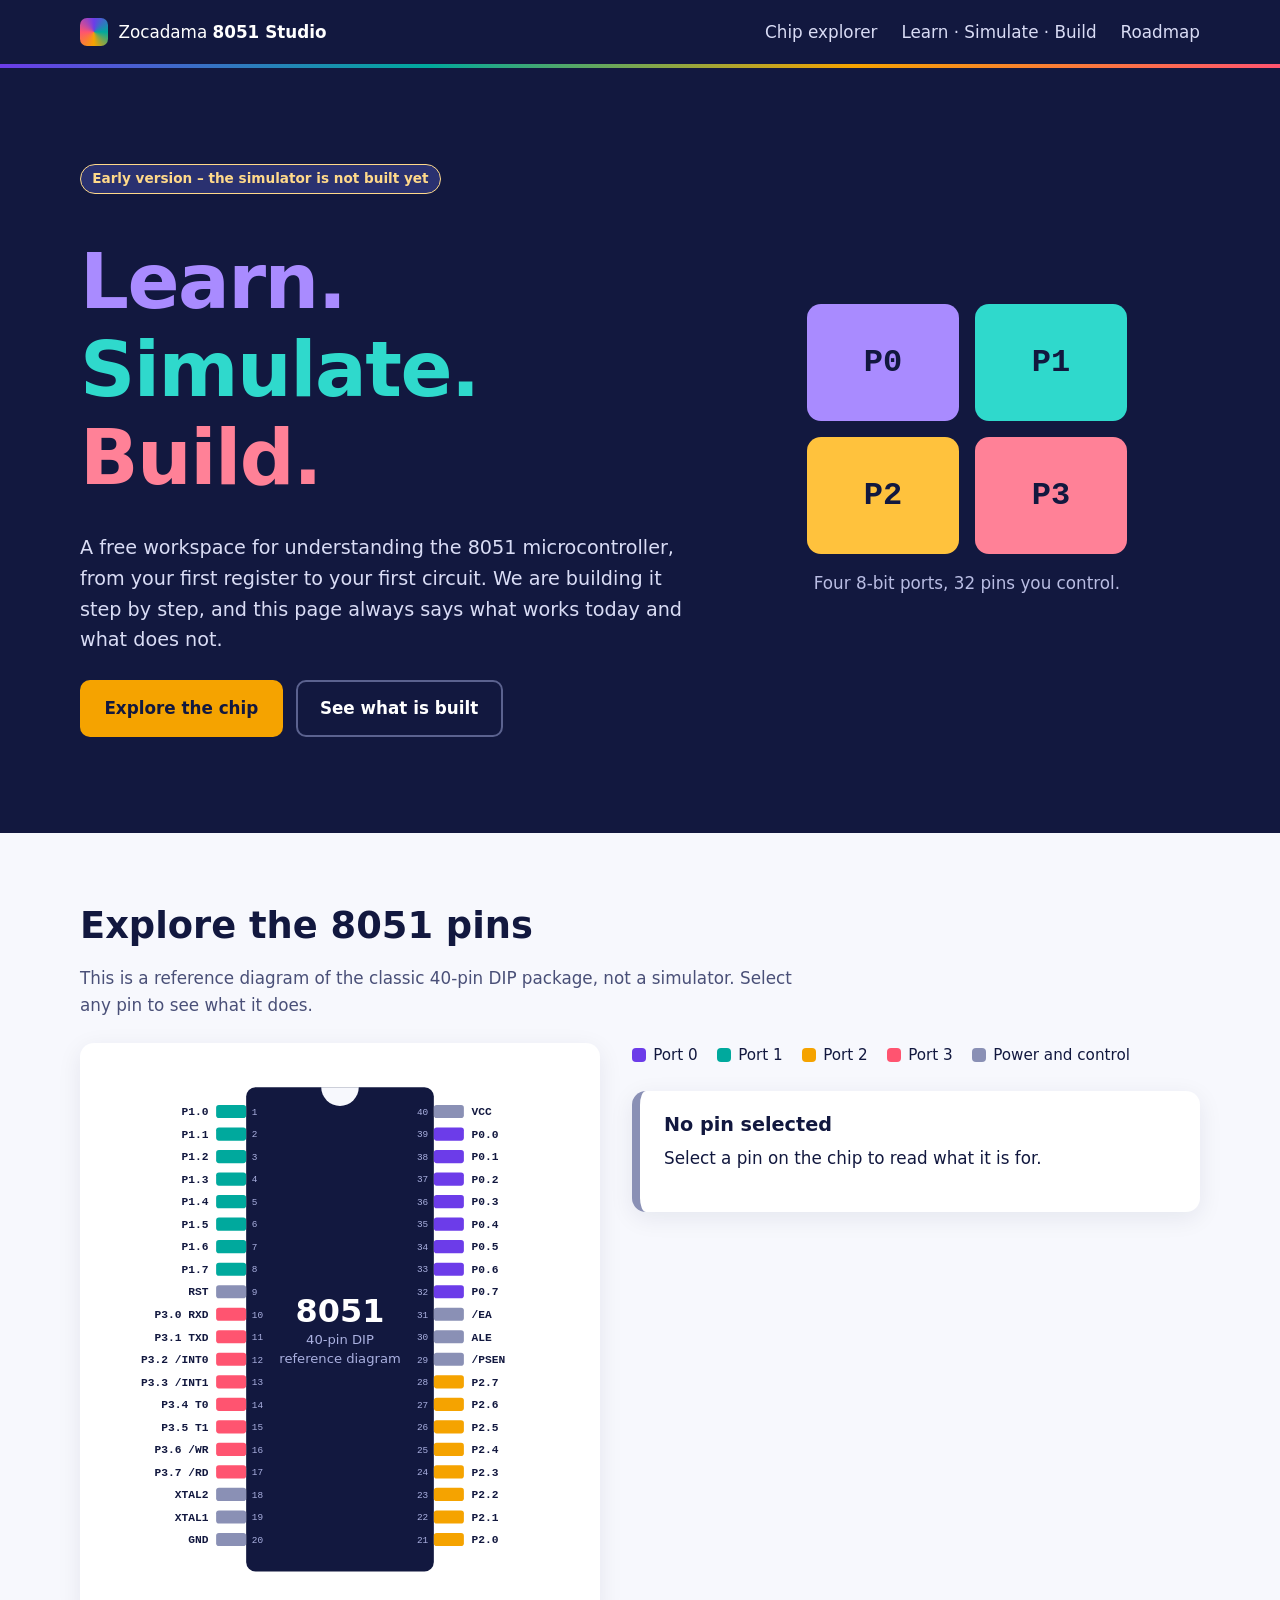
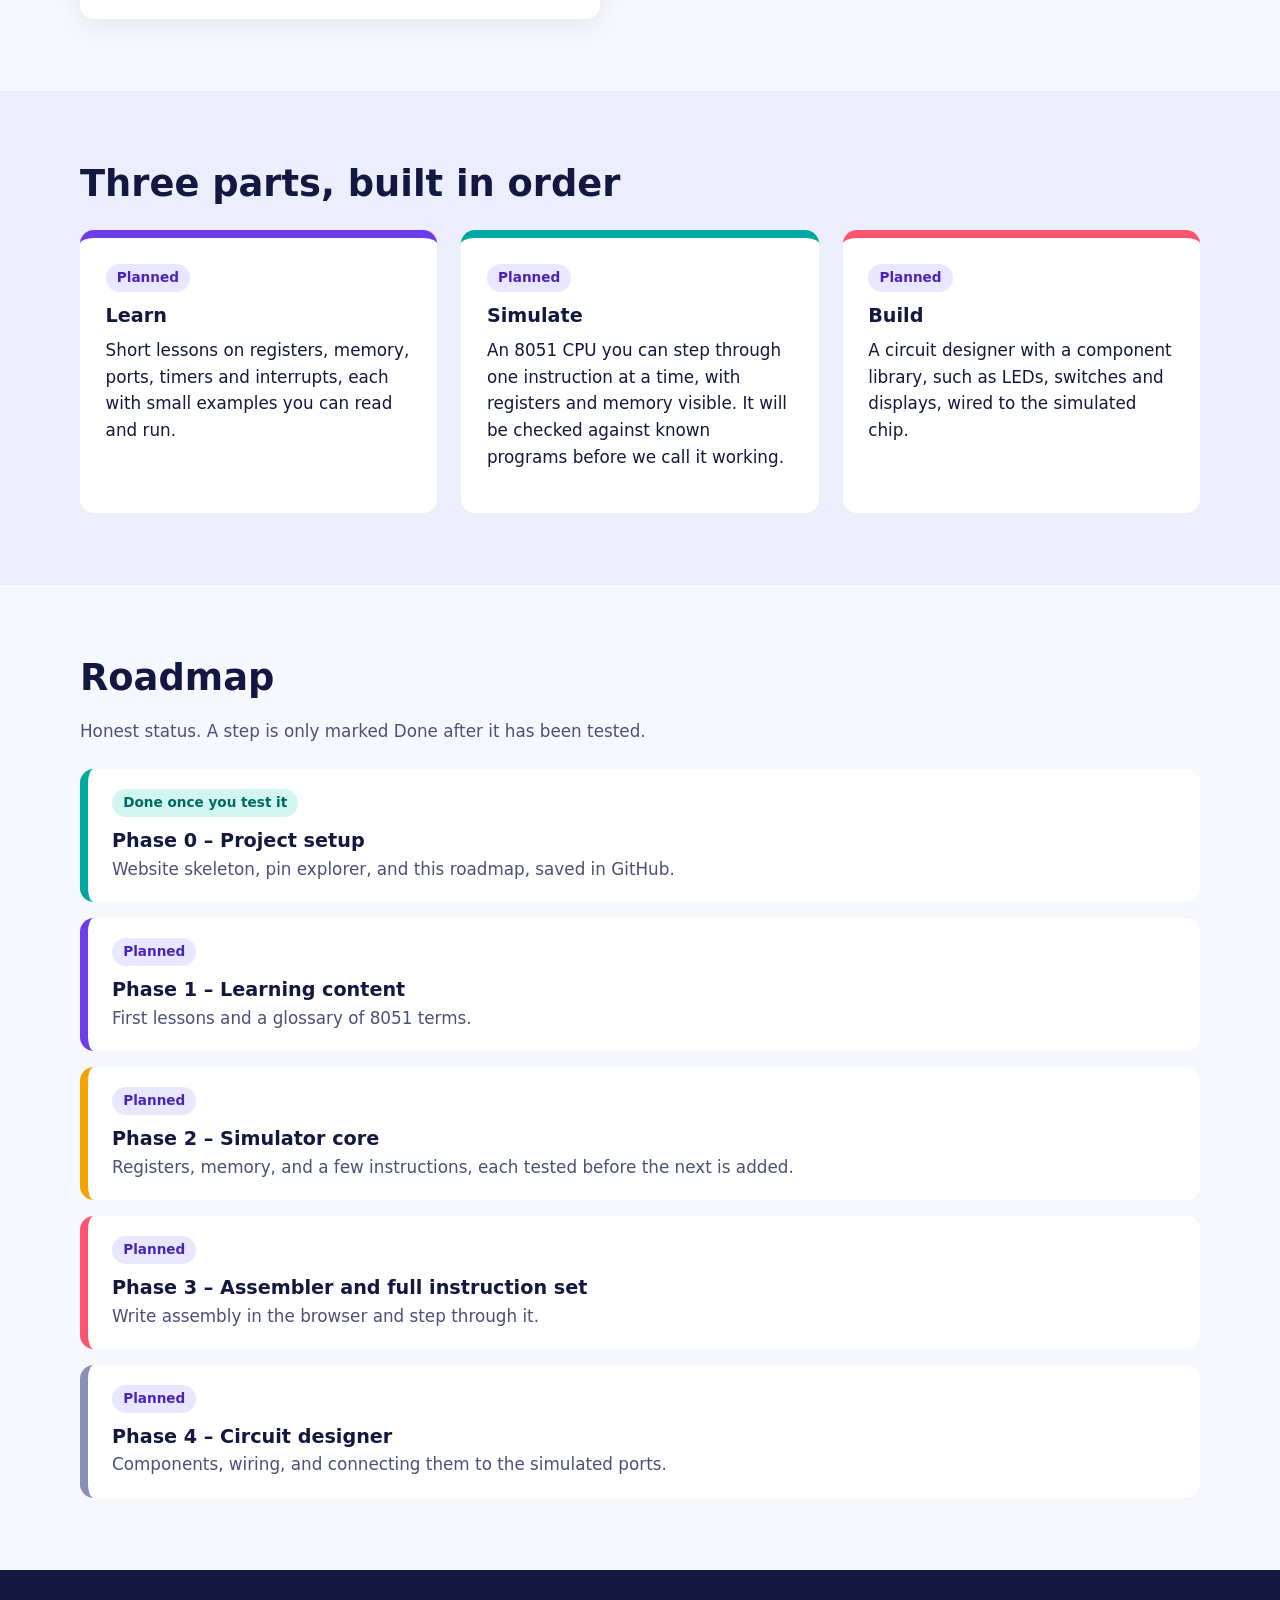
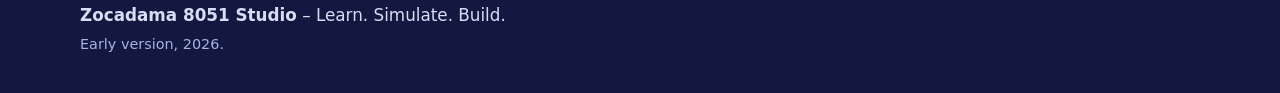
==== index.html @ c8080494 "Add initial Zocadama 8051 Studio files" ====
<!DOCTYPE html>
<html lang="en">
<head>
  <meta charset="UTF-8">
  <meta name="viewport" content="width=device-width, initial-scale=1">
  <title>Zocadama 8051 Studio – Learn. Simulate. Build.</title>
  <meta name="description" content="A free workspace for learning the 8051 microcontroller: lessons, a CPU simulator and a circuit builder. Early version.">
  <link rel="stylesheet" href="styles.css">
</head>
<body>

  <a class="skip-link" href="#main">Skip to content</a>

  <header class="site-header">
    <div class="wrap header-row">
      <a class="brand" href="#top" aria-label="Zocadama 8051 Studio home">
        <span class="brand-mark" aria-hidden="true"></span>
        <span class="brand-text">Zocadama <strong>8051 Studio</strong></span>
      </a>
      <button class="nav-toggle" id="nav-toggle" aria-expanded="false" aria-controls="site-nav">Menu</button>
      <nav id="site-nav" class="site-nav" aria-label="Main">
        <a href="#explorer">Chip explorer</a>
        <a href="#pillars">Learn · Simulate · Build</a>
        <a href="#roadmap">Roadmap</a>
      </nav>
    </div>
  </header>

  <main id="main">

    <section class="hero" id="top">
      <div class="wrap hero-grid">
        <div class="hero-copy">
          <p class="badge badge-early">Early version – the simulator is not built yet</p>
          <h1>
            <span class="w-learn">Learn.</span>
            <span class="w-sim">Simulate.</span>
            <span class="w-build">Build.</span>
          </h1>
          <p class="lead">
            A free workspace for understanding the 8051 microcontroller, from your first
            register to your first circuit. We are building it step by step, and this page
            always says what works today and what does not.
          </p>
          <div class="actions">
            <a class="btn btn-primary" href="#explorer">Explore the chip</a>
            <a class="btn btn-ghost" href="#roadmap">See what is built</a>
          </div>
        </div>
        <div class="hero-art" aria-hidden="true">
          <div class="port-stack">
            <span class="port p0">P0</span>
            <span class="port p1">P1</span>
            <span class="port p2">P2</span>
            <span class="port p3">P3</span>
          </div>
          <p class="art-caption">Four 8-bit ports, 32 pins you control.</p>
        </div>
      </div>
    </section>

    <section class="section" id="explorer">
      <div class="wrap">
        <h2>Explore the 8051 pins</h2>
        <p class="section-lead">
          This is a reference diagram of the classic 40-pin DIP package, not a simulator.
          Select any pin to see what it does.
        </p>

        <div class="explorer">
          <div class="chip-box">
            <div id="chip" class="chip" role="group" aria-label="8051 40-pin chip diagram"></div>
          </div>

          <aside class="info-panel" aria-live="polite">
            <ul class="legend" aria-label="Pin colour key">
              <li><span class="dot g-p0"></span> Port 0</li>
              <li><span class="dot g-p1"></span> Port 1</li>
              <li><span class="dot g-p2"></span> Port 2</li>
              <li><span class="dot g-p3"></span> Port 3</li>
              <li><span class="dot g-ctrl"></span> Power and control</li>
            </ul>
            <div id="pin-info" class="pin-info">
              <h3>No pin selected</h3>
              <p>Select a pin on the chip to read what it is for.</p>
            </div>
          </aside>
        </div>
      </div>
    </section>

    <section class="section section-tint" id="pillars">
      <div class="wrap">
        <h2>Three parts, built in order</h2>
        <div class="cards">
          <article class="card card-learn">
            <p class="badge badge-planned">Planned</p>
            <h3>Learn</h3>
            <p>Short lessons on registers, memory, ports, timers and interrupts, each with small examples you can read and run.</p>
          </article>
          <article class="card card-sim">
            <p class="badge badge-planned">Planned</p>
            <h3>Simulate</h3>
            <p>An 8051 CPU you can step through one instruction at a time, with registers and memory visible. It will be checked against known programs before we call it working.</p>
          </article>
          <article class="card card-build">
            <p class="badge badge-planned">Planned</p>
            <h3>Build</h3>
            <p>A circuit designer with a component library, such as LEDs, switches and displays, wired to the simulated chip.</p>
          </article>
        </div>
      </div>
    </section>

    <section class="section" id="roadmap">
      <div class="wrap">
        <h2>Roadmap</h2>
        <p class="section-lead">Honest status. A step is only marked Done after it has been tested.</p>
        <ol class="roadmap">
          <li>
            <span class="badge badge-done">Done once you test it</span>
            <h3>Phase 0 – Project setup</h3>
            <p>Website skeleton, pin explorer, and this roadmap, saved in GitHub.</p>
          </li>
          <li>
            <span class="badge badge-planned">Planned</span>
            <h3>Phase 1 – Learning content</h3>
            <p>First lessons and a glossary of 8051 terms.</p>
          </li>
          <li>
            <span class="badge badge-planned">Planned</span>
            <h3>Phase 2 – Simulator core</h3>
            <p>Registers, memory, and a few instructions, each tested before the next is added.</p>
          </li>
          <li>
            <span class="badge badge-planned">Planned</span>
            <h3>Phase 3 – Assembler and full instruction set</h3>
            <p>Write assembly in the browser and step through it.</p>
          </li>
          <li>
            <span class="badge badge-planned">Planned</span>
            <h3>Phase 4 – Circuit designer</h3>
            <p>Components, wiring, and connecting them to the simulated ports.</p>
          </li>
        </ol>
      </div>
    </section>

  </main>

  <footer class="site-footer">
    <div class="wrap">
      <p><strong>Zocadama 8051 Studio</strong> – Learn. Simulate. Build.</p>
      <p class="small">Early version, <span id="year"></span>.</p>
    </div>
  </footer>

  <script src="main.js"></script>
</body>
</html>
---- styles.css ----
/* Zocadama 8051 Studio – styles
   Colours live in :root so you can change the whole look in one place. */

:root {
  --ink: #12183f;          /* deep navy: text and hero background */
  --ink-soft: #4a5078;
  --paper: #f7f8fd;        /* page background */
  --white: #ffffff;
  --violet: #6c3ce9;       /* Port 0 and "Learn" */
  --teal: #00a99d;         /* Port 1 and "Simulate" */
  --amber: #f5a300;        /* Port 2 */
  --coral: #ff5470;        /* Port 3 and "Build" */
  --slate: #8a90b5;        /* power and control pins */
  --radius: 14px;
  --font: "Segoe UI", system-ui, -apple-system, Roboto, "Helvetica Neue", Arial, sans-serif;
  --mono: ui-monospace, "Cascadia Code", Consolas, Menlo, monospace;
}

*, *::before, *::after { box-sizing: border-box; }

html { scroll-behavior: smooth; scroll-padding-top: 72px; }

body {
  margin: 0;
  font-family: var(--font);
  font-size: 1.05rem;
  line-height: 1.6;
  color: var(--ink);
  background: var(--paper);
}

h1, h2, h3 { line-height: 1.15; margin: 0 0 .5em; }
h2 { font-size: clamp(1.7rem, 3.5vw, 2.3rem); }
h3 { font-size: 1.2rem; }
p { margin: 0 0 1em; max-width: 68ch; }
a { color: var(--violet); }

:focus-visible { outline: 3px solid var(--amber); outline-offset: 3px; }

.wrap { width: min(1120px, 100% - 2.5rem); margin-inline: auto; }

.skip-link {
  position: absolute; left: -999px; top: 0;
  background: var(--amber); color: var(--ink); padding: .6rem 1rem; z-index: 100;
}
.skip-link:focus { left: 0; }

/* Header */
.site-header {
  position: sticky; top: 0; z-index: 50;
  background: var(--ink); color: var(--white);
  border-bottom: 4px solid transparent;
  border-image: linear-gradient(90deg, var(--violet), var(--teal), var(--amber), var(--coral)) 1;
}
.header-row { display: flex; align-items: center; justify-content: space-between; min-height: 64px; gap: 1rem; }
.brand { display: flex; align-items: center; gap: .65rem; color: var(--white); text-decoration: none; }
.brand-mark {
  width: 28px; height: 28px; border-radius: 7px;
  background: conic-gradient(var(--violet), var(--teal), var(--amber), var(--coral), var(--violet));
}
.brand-text strong { font-weight: 800; }
.site-nav { display: flex; gap: 1.5rem; }
.site-nav a { color: #d9dcf5; text-decoration: none; padding: .3rem 0; }
.site-nav a:hover { color: var(--white); text-decoration: underline; text-underline-offset: 6px; }
.nav-toggle {
  display: none; background: transparent; color: var(--white);
  border: 1px solid #5b628f; border-radius: 8px; padding: .4rem .8rem; font: inherit; cursor: pointer;
}

/* Hero */
.hero { background: var(--ink); color: var(--white); padding: clamp(3rem, 8vw, 6rem) 0; }
.hero-grid { display: grid; grid-template-columns: 1.3fr 1fr; gap: 3rem; align-items: center; }
.hero h1 { font-size: clamp(2.6rem, 7vw, 4.8rem); font-weight: 800; letter-spacing: -.02em; margin: .4em 0; }
.hero h1 span { display: block; }
.w-learn { color: #a98bff; }
.w-sim { color: #2fd9cc; }
.w-build { color: #ff8197; }
.lead { font-size: 1.2rem; color: #d9dcf5; }
.actions { display: flex; flex-wrap: wrap; gap: .8rem; margin-top: 1.5rem; }

.btn {
  display: inline-block; padding: .8rem 1.4rem; border-radius: 10px;
  font-weight: 700; text-decoration: none; border: 2px solid transparent;
}
.btn-primary { background: var(--amber); color: var(--ink); }
.btn-primary:hover { background: #ffb82e; }
.btn-ghost { border-color: #5b628f; color: var(--white); }
.btn-ghost:hover { border-color: var(--white); }

.hero-art { display: grid; justify-items: center; gap: 1rem; }
.port-stack { display: grid; grid-template-columns: 1fr 1fr; gap: 1rem; width: min(320px, 100%); }
.port {
  display: grid; place-items: center; aspect-ratio: 1.3; border-radius: var(--radius);
  font-family: var(--mono); font-size: 2rem; font-weight: 800; color: var(--ink);
}
.port.p0 { background: #a98bff; }
.port.p1 { background: #2fd9cc; }
.port.p2 { background: #ffc23d; }
.port.p3 { background: #ff8197; }
.art-caption { color: #b9bde3; margin: 0; text-align: center; }

/* Badges */
.badge {
  display: inline-block; margin: 0 0 .8rem; padding: .2rem .7rem; border-radius: 999px;
  font-size: .85rem; font-weight: 700;
}
.badge-early { background: #2a3170; color: #ffd98a; border: 1px solid #ffd98a; }
.badge-planned { background: #e9e7ff; color: #4a24b8; }
.badge-done { background: #d3f5ef; color: #006b62; }

/* Sections */
.section { padding: clamp(2.5rem, 6vw, 4.5rem) 0; }
.section-tint { background: #eceefb; }
.section-lead { color: var(--ink-soft); }

/* Explorer */
.explorer { display: grid; grid-template-columns: minmax(300px, 520px) 1fr; gap: 2rem; align-items: start; margin-top: 1.5rem; }
.chip-box { background: var(--white); border-radius: var(--radius); padding: 1rem; box-shadow: 0 6px 24px rgba(18, 24, 63, .08); }
.chip svg { width: 100%; height: auto; display: block; }

.chip .body { fill: var(--ink); }
.chip .chip-title { fill: var(--white); font: 800 34px var(--font); text-anchor: middle; }
.chip .chip-sub { fill: #aab0e0; font: 14px var(--font); text-anchor: middle; }
.chip .notch { fill: var(--paper); }
.chip .pin-label { font: 600 12px var(--mono); fill: var(--ink); }
.chip .pin-num { font: 10px var(--mono); fill: #aab0e0; }
.chip .pin { cursor: pointer; }
.chip .pin rect { stroke: transparent; stroke-width: 3; transition: stroke .15s; }
.chip .pin:hover rect { stroke: var(--ink); }
.chip .pin.selected rect { stroke: var(--ink); stroke-width: 4; }
.chip .pin:focus-visible rect { stroke: var(--amber); stroke-width: 4; }
.chip .pin:focus { outline: none; }

.g-p0 { fill: var(--violet); background: var(--violet); }
.g-p1 { fill: var(--teal); background: var(--teal); }
.g-p2 { fill: var(--amber); background: var(--amber); }
.g-p3 { fill: var(--coral); background: var(--coral); }
.g-ctrl { fill: var(--slate); background: var(--slate); }

.legend { list-style: none; display: flex; flex-wrap: wrap; gap: .5rem 1.2rem; padding: 0; margin: 0 0 1.5rem; }
.legend li { display: flex; align-items: center; gap: .45rem; font-size: .95rem; }
.dot { width: 14px; height: 14px; border-radius: 4px; display: inline-block; }

.pin-info { background: var(--white); border-radius: var(--radius); padding: 1.4rem 1.5rem; border-left: 8px solid var(--slate); box-shadow: 0 6px 24px rgba(18, 24, 63, .08); }
.pin-info.g-p0 { border-left-color: var(--violet); background: var(--white); }
.pin-info.g-p1 { border-left-color: var(--teal); background: var(--white); }
.pin-info.g-p2 { border-left-color: var(--amber); background: var(--white); }
.pin-info.g-p3 { border-left-color: var(--coral); background: var(--white); }
.pin-info .meta { font-family: var(--mono); color: var(--ink-soft); font-size: .9rem; }
.pin-info .group-note { color: var(--ink-soft); font-size: .95rem; margin-bottom: 0; }

/* Cards */
.cards { display: grid; grid-template-columns: repeat(auto-fit, minmax(260px, 1fr)); gap: 1.5rem; margin-top: 1.5rem; }
.card { background: var(--white); border-radius: var(--radius); padding: 1.6rem; border-top: 8px solid var(--slate); }
.card-learn { border-top-color: var(--violet); }
.card-sim { border-top-color: var(--teal); }
.card-build { border-top-color: var(--coral); }

/* Roadmap */
.roadmap { list-style: none; padding: 0; margin: 1.5rem 0 0; display: grid; gap: 1rem; }
.roadmap li { background: var(--white); border-radius: var(--radius); padding: 1.2rem 1.5rem; border-left: 8px solid var(--slate); }
.roadmap li:nth-child(1) { border-left-color: var(--teal); }
.roadmap li:nth-child(2) { border-left-color: var(--violet); }
.roadmap li:nth-child(3) { border-left-color: var(--amber); }
.roadmap li:nth-child(4) { border-left-color: var(--coral); }
.roadmap li:nth-child(5) { border-left-color: var(--slate); }
.roadmap h3 { margin-bottom: .2em; }
.roadmap p { margin: 0; color: var(--ink-soft); }

/* Footer */
.site-footer { background: var(--ink); color: #d9dcf5; padding: 2rem 0; }
.site-footer p { margin: 0 0 .3rem; }
.small { font-size: .9rem; color: #aab0e0; }

/* Small screens */
@media (max-width: 800px) {
  .hero-grid, .explorer { grid-template-columns: 1fr; }
  .nav-toggle { display: inline-block; }
  .site-nav {
    display: none; position: absolute; left: 0; right: 0; top: 64px;
    flex-direction: column; gap: 0; background: var(--ink); padding: .5rem 1.25rem 1rem;
  }
  .site-nav.open { display: flex; }
  .site-nav a { padding: .7rem 0; }
}

@media (prefers-reduced-motion: reduce) {
  html { scroll-behavior: auto; }
  * { transition: none !important; }
}
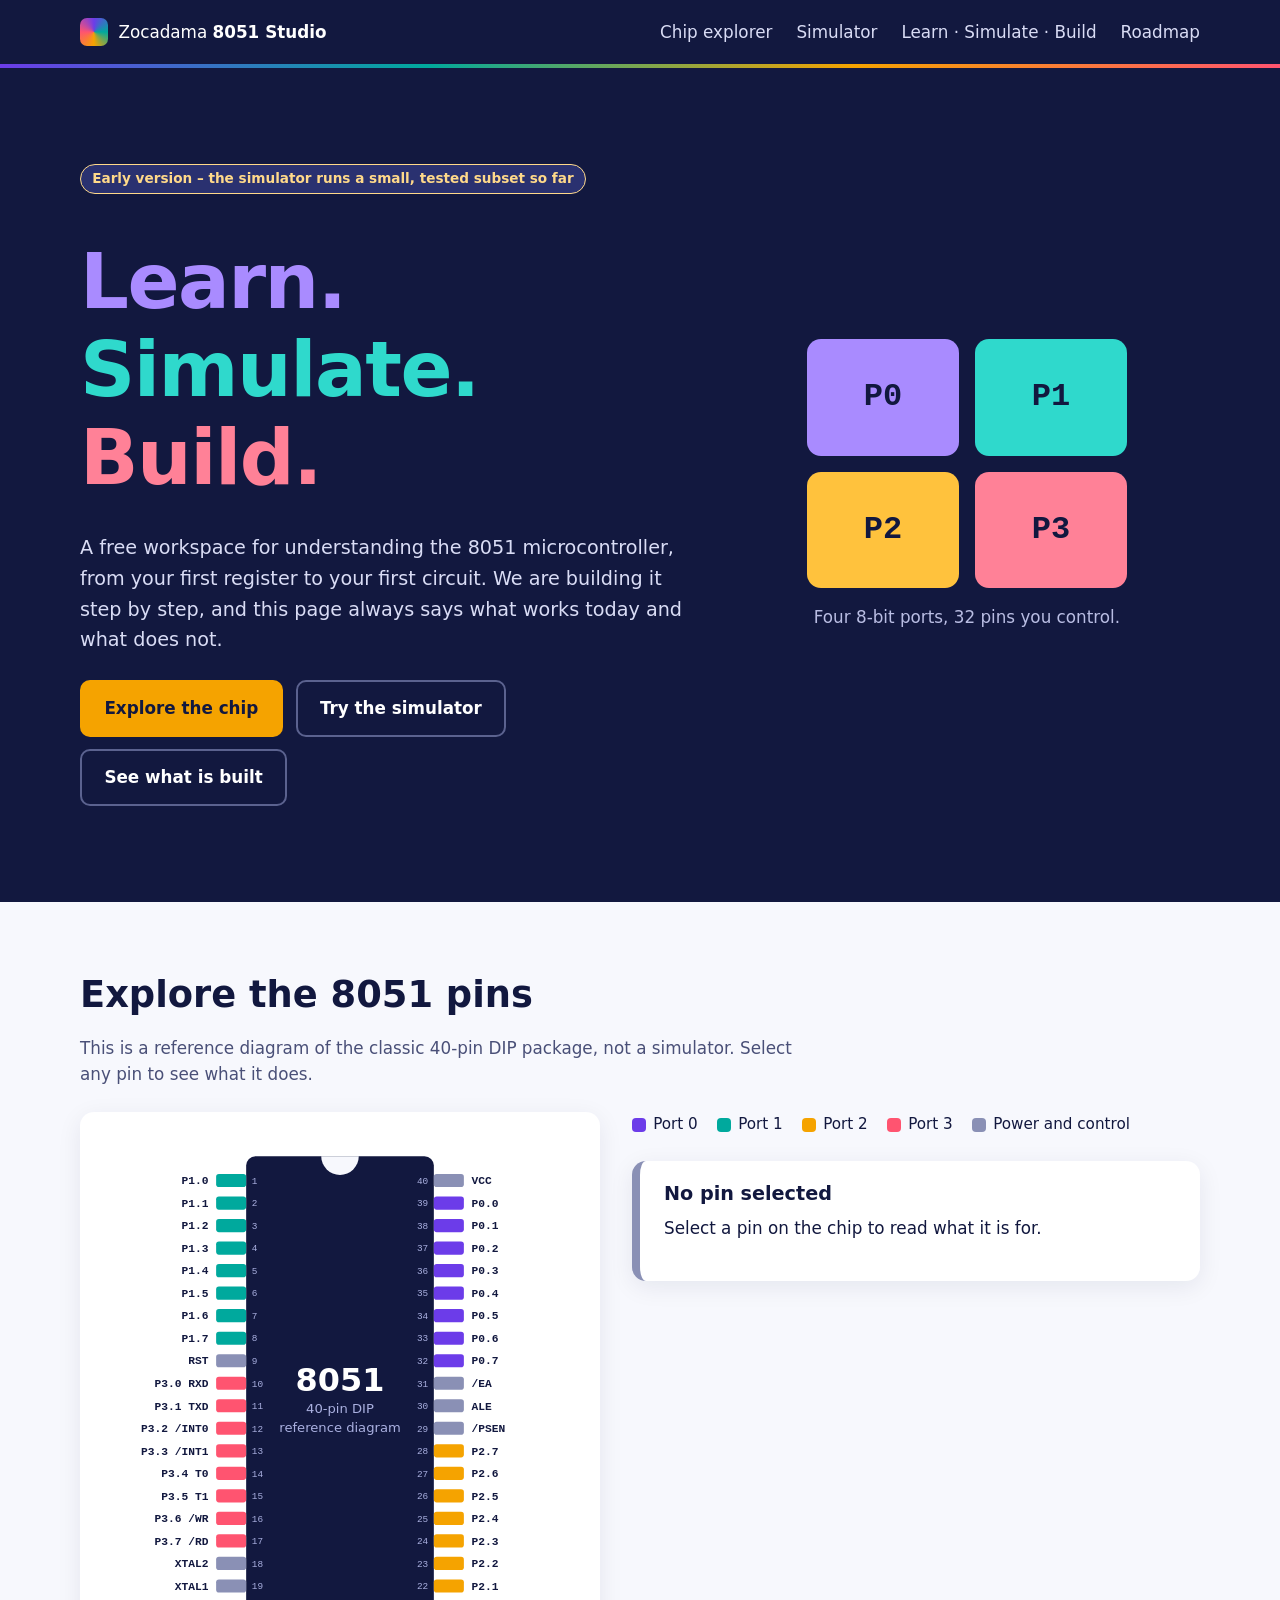
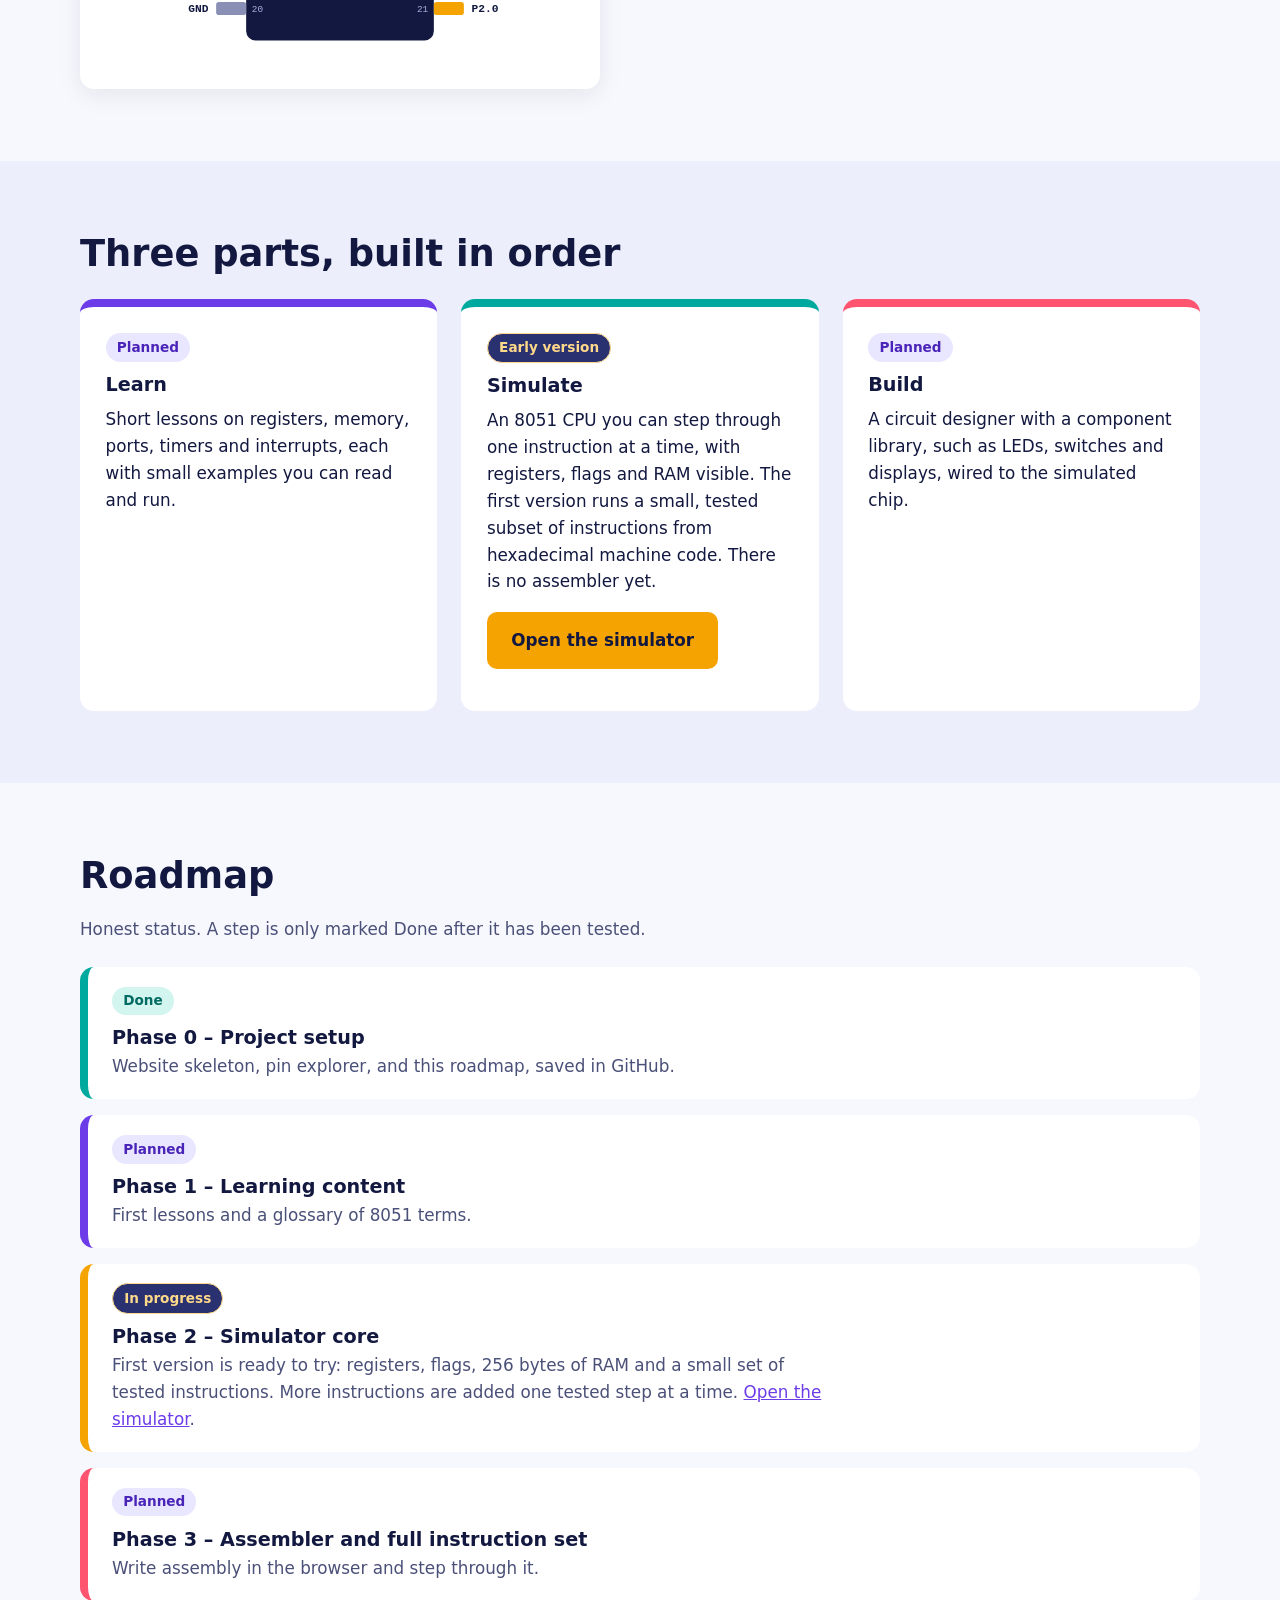
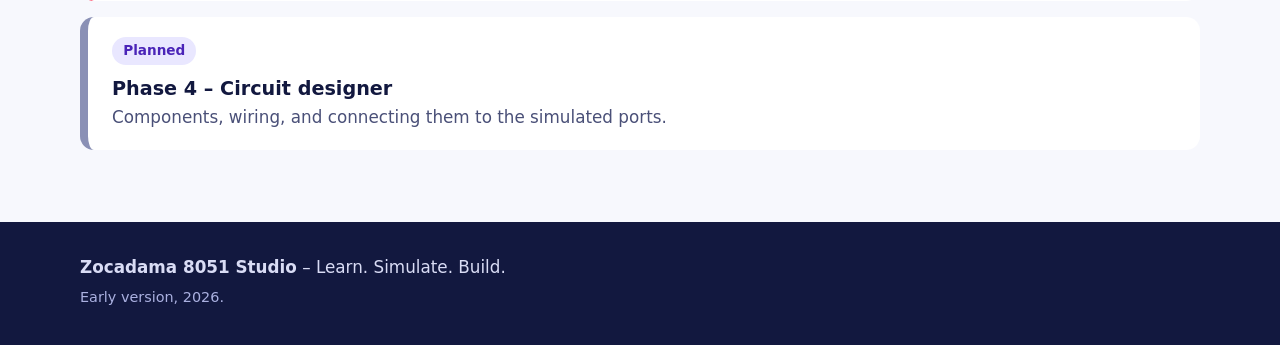
==== commit 8f9daa5e: "Add integrated simulator main files" ====
--- a/index.html
+++ b/index.html
@@ -1,160 +1,163 @@
-<!DOCTYPE html>
-<html lang="en">
-<head>
-  <meta charset="UTF-8">
-  <meta name="viewport" content="width=device-width, initial-scale=1">
-  <title>Zocadama 8051 Studio – Learn. Simulate. Build.</title>
-  <meta name="description" content="A free workspace for learning the 8051 microcontroller: lessons, a CPU simulator and a circuit builder. Early version.">
-  <link rel="stylesheet" href="styles.css">
-</head>
-<body>
-
-  <a class="skip-link" href="#main">Skip to content</a>
-
-  <header class="site-header">
-    <div class="wrap header-row">
-      <a class="brand" href="#top" aria-label="Zocadama 8051 Studio home">
-        <span class="brand-mark" aria-hidden="true"></span>
-        <span class="brand-text">Zocadama <strong>8051 Studio</strong></span>
-      </a>
-      <button class="nav-toggle" id="nav-toggle" aria-expanded="false" aria-controls="site-nav">Menu</button>
-      <nav id="site-nav" class="site-nav" aria-label="Main">
-        <a href="#explorer">Chip explorer</a>
-        <a href="#pillars">Learn · Simulate · Build</a>
-        <a href="#roadmap">Roadmap</a>
-      </nav>
-    </div>
-  </header>
-
-  <main id="main">
-
-    <section class="hero" id="top">
-      <div class="wrap hero-grid">
-        <div class="hero-copy">
-          <p class="badge badge-early">Early version – the simulator is not built yet</p>
-          <h1>
-            <span class="w-learn">Learn.</span>
-            <span class="w-sim">Simulate.</span>
-            <span class="w-build">Build.</span>
-          </h1>
-          <p class="lead">
-            A free workspace for understanding the 8051 microcontroller, from your first
-            register to your first circuit. We are building it step by step, and this page
-            always says what works today and what does not.
-          </p>
-          <div class="actions">
-            <a class="btn btn-primary" href="#explorer">Explore the chip</a>
-            <a class="btn btn-ghost" href="#roadmap">See what is built</a>
-          </div>
-        </div>
-        <div class="hero-art" aria-hidden="true">
-          <div class="port-stack">
-            <span class="port p0">P0</span>
-            <span class="port p1">P1</span>
-            <span class="port p2">P2</span>
-            <span class="port p3">P3</span>
-          </div>
-          <p class="art-caption">Four 8-bit ports, 32 pins you control.</p>
-        </div>
-      </div>
-    </section>
-
-    <section class="section" id="explorer">
-      <div class="wrap">
-        <h2>Explore the 8051 pins</h2>
-        <p class="section-lead">
-          This is a reference diagram of the classic 40-pin DIP package, not a simulator.
-          Select any pin to see what it does.
-        </p>
-
-        <div class="explorer">
-          <div class="chip-box">
-            <div id="chip" class="chip" role="group" aria-label="8051 40-pin chip diagram"></div>
-          </div>
-
-          <aside class="info-panel" aria-live="polite">
-            <ul class="legend" aria-label="Pin colour key">
-              <li><span class="dot g-p0"></span> Port 0</li>
-              <li><span class="dot g-p1"></span> Port 1</li>
-              <li><span class="dot g-p2"></span> Port 2</li>
-              <li><span class="dot g-p3"></span> Port 3</li>
-              <li><span class="dot g-ctrl"></span> Power and control</li>
-            </ul>
-            <div id="pin-info" class="pin-info">
-              <h3>No pin selected</h3>
-              <p>Select a pin on the chip to read what it is for.</p>
-            </div>
-          </aside>
-        </div>
-      </div>
-    </section>
-
-    <section class="section section-tint" id="pillars">
-      <div class="wrap">
-        <h2>Three parts, built in order</h2>
-        <div class="cards">
-          <article class="card card-learn">
-            <p class="badge badge-planned">Planned</p>
-            <h3>Learn</h3>
-            <p>Short lessons on registers, memory, ports, timers and interrupts, each with small examples you can read and run.</p>
-          </article>
-          <article class="card card-sim">
-            <p class="badge badge-planned">Planned</p>
-            <h3>Simulate</h3>
-            <p>An 8051 CPU you can step through one instruction at a time, with registers and memory visible. It will be checked against known programs before we call it working.</p>
-          </article>
-          <article class="card card-build">
-            <p class="badge badge-planned">Planned</p>
-            <h3>Build</h3>
-            <p>A circuit designer with a component library, such as LEDs, switches and displays, wired to the simulated chip.</p>
-          </article>
-        </div>
-      </div>
-    </section>
-
-    <section class="section" id="roadmap">
-      <div class="wrap">
-        <h2>Roadmap</h2>
-        <p class="section-lead">Honest status. A step is only marked Done after it has been tested.</p>
-        <ol class="roadmap">
-          <li>
-            <span class="badge badge-done">Done once you test it</span>
-            <h3>Phase 0 – Project setup</h3>
-            <p>Website skeleton, pin explorer, and this roadmap, saved in GitHub.</p>
-          </li>
-          <li>
-            <span class="badge badge-planned">Planned</span>
-            <h3>Phase 1 – Learning content</h3>
-            <p>First lessons and a glossary of 8051 terms.</p>
-          </li>
-          <li>
-            <span class="badge badge-planned">Planned</span>
-            <h3>Phase 2 – Simulator core</h3>
-            <p>Registers, memory, and a few instructions, each tested before the next is added.</p>
-          </li>
-          <li>
-            <span class="badge badge-planned">Planned</span>
-            <h3>Phase 3 – Assembler and full instruction set</h3>
-            <p>Write assembly in the browser and step through it.</p>
-          </li>
-          <li>
-            <span class="badge badge-planned">Planned</span>
-            <h3>Phase 4 – Circuit designer</h3>
-            <p>Components, wiring, and connecting them to the simulated ports.</p>
-          </li>
-        </ol>
-      </div>
-    </section>
-
-  </main>
-
-  <footer class="site-footer">
-    <div class="wrap">
-      <p><strong>Zocadama 8051 Studio</strong> – Learn. Simulate. Build.</p>
-      <p class="small">Early version, <span id="year"></span>.</p>
-    </div>
-  </footer>
-
-  <script src="main.js"></script>
-</body>
-</html>+<!DOCTYPE html>
+<html lang="en">
+<head>
+  <meta charset="UTF-8">
+  <meta name="viewport" content="width=device-width, initial-scale=1">
+  <title>Zocadama 8051 Studio – Learn. Simulate. Build.</title>
+  <meta name="description" content="A free workspace for learning the 8051 microcontroller: lessons, a CPU simulator and a circuit builder. Early version.">
+  <link rel="stylesheet" href="styles.css">
+</head>
+<body>
+
+  <a class="skip-link" href="#main">Skip to content</a>
+
+  <header class="site-header">
+    <div class="wrap header-row">
+      <a class="brand" href="#top" aria-label="Zocadama 8051 Studio home">
+        <span class="brand-mark" aria-hidden="true"></span>
+        <span class="brand-text">Zocadama <strong>8051 Studio</strong></span>
+      </a>
+      <button class="nav-toggle" id="nav-toggle" aria-expanded="false" aria-controls="site-nav">Menu</button>
+      <nav id="site-nav" class="site-nav" aria-label="Main">
+        <a href="#explorer">Chip explorer</a>
+        <a href="simulator.html">Simulator</a>
+        <a href="#pillars">Learn · Simulate · Build</a>
+        <a href="#roadmap">Roadmap</a>
+      </nav>
+    </div>
+  </header>
+
+  <main id="main">
+
+    <section class="hero" id="top">
+      <div class="wrap hero-grid">
+        <div class="hero-copy">
+          <p class="badge badge-early">Early version – the simulator runs a small, tested subset so far</p>
+          <h1>
+            <span class="w-learn">Learn.</span>
+            <span class="w-sim">Simulate.</span>
+            <span class="w-build">Build.</span>
+          </h1>
+          <p class="lead">
+            A free workspace for understanding the 8051 microcontroller, from your first
+            register to your first circuit. We are building it step by step, and this page
+            always says what works today and what does not.
+          </p>
+          <div class="actions">
+            <a class="btn btn-primary" href="#explorer">Explore the chip</a>
+            <a class="btn btn-ghost" href="simulator.html">Try the simulator</a>
+            <a class="btn btn-ghost" href="#roadmap">See what is built</a>
+          </div>
+        </div>
+        <div class="hero-art" aria-hidden="true">
+          <div class="port-stack">
+            <span class="port p0">P0</span>
+            <span class="port p1">P1</span>
+            <span class="port p2">P2</span>
+            <span class="port p3">P3</span>
+          </div>
+          <p class="art-caption">Four 8-bit ports, 32 pins you control.</p>
+        </div>
+      </div>
+    </section>
+
+    <section class="section" id="explorer">
+      <div class="wrap">
+        <h2>Explore the 8051 pins</h2>
+        <p class="section-lead">
+          This is a reference diagram of the classic 40-pin DIP package, not a simulator.
+          Select any pin to see what it does.
+        </p>
+
+        <div class="explorer">
+          <div class="chip-box">
+            <div id="chip" class="chip" role="group" aria-label="8051 40-pin chip diagram"></div>
+          </div>
+
+          <aside class="info-panel" aria-live="polite">
+            <ul class="legend" aria-label="Pin colour key">
+              <li><span class="dot g-p0"></span> Port 0</li>
+              <li><span class="dot g-p1"></span> Port 1</li>
+              <li><span class="dot g-p2"></span> Port 2</li>
+              <li><span class="dot g-p3"></span> Port 3</li>
+              <li><span class="dot g-ctrl"></span> Power and control</li>
+            </ul>
+            <div id="pin-info" class="pin-info">
+              <h3>No pin selected</h3>
+              <p>Select a pin on the chip to read what it is for.</p>
+            </div>
+          </aside>
+        </div>
+      </div>
+    </section>
+
+    <section class="section section-tint" id="pillars">
+      <div class="wrap">
+        <h2>Three parts, built in order</h2>
+        <div class="cards">
+          <article class="card card-learn">
+            <p class="badge badge-planned">Planned</p>
+            <h3>Learn</h3>
+            <p>Short lessons on registers, memory, ports, timers and interrupts, each with small examples you can read and run.</p>
+          </article>
+          <article class="card card-sim">
+            <p class="badge badge-early">Early version</p>
+            <h3>Simulate</h3>
+            <p>An 8051 CPU you can step through one instruction at a time, with registers, flags and RAM visible. The first version runs a small, tested subset of instructions from hexadecimal machine code. There is no assembler yet.</p>
+            <p><a class="btn btn-primary" href="simulator.html">Open the simulator</a></p>
+          </article>
+          <article class="card card-build">
+            <p class="badge badge-planned">Planned</p>
+            <h3>Build</h3>
+            <p>A circuit designer with a component library, such as LEDs, switches and displays, wired to the simulated chip.</p>
+          </article>
+        </div>
+      </div>
+    </section>
+
+    <section class="section" id="roadmap">
+      <div class="wrap">
+        <h2>Roadmap</h2>
+        <p class="section-lead">Honest status. A step is only marked Done after it has been tested.</p>
+        <ol class="roadmap">
+          <li>
+            <span class="badge badge-done">Done</span>
+            <h3>Phase 0 – Project setup</h3>
+            <p>Website skeleton, pin explorer, and this roadmap, saved in GitHub.</p>
+          </li>
+          <li>
+            <span class="badge badge-planned">Planned</span>
+            <h3>Phase 1 – Learning content</h3>
+            <p>First lessons and a glossary of 8051 terms.</p>
+          </li>
+          <li>
+            <span class="badge badge-early">In progress</span>
+            <h3>Phase 2 – Simulator core</h3>
+            <p>First version is ready to try: registers, flags, 256 bytes of RAM and a small set of tested instructions. More instructions are added one tested step at a time. <a href="simulator.html">Open the simulator</a>.</p>
+          </li>
+          <li>
+            <span class="badge badge-planned">Planned</span>
+            <h3>Phase 3 – Assembler and full instruction set</h3>
+            <p>Write assembly in the browser and step through it.</p>
+          </li>
+          <li>
+            <span class="badge badge-planned">Planned</span>
+            <h3>Phase 4 – Circuit designer</h3>
+            <p>Components, wiring, and connecting them to the simulated ports.</p>
+          </li>
+        </ol>
+      </div>
+    </section>
+
+  </main>
+
+  <footer class="site-footer">
+    <div class="wrap">
+      <p><strong>Zocadama 8051 Studio</strong> – Learn. Simulate. Build.</p>
+      <p class="small">Early version, <span id="year"></span>.</p>
+    </div>
+  </footer>
+
+  <script src="main.js"></script>
+</body>
+</html>
--- a/styles.css
+++ b/styles.css
@@ -1,190 +1,190 @@
-/* Zocadama 8051 Studio – styles
-   Colours live in :root so you can change the whole look in one place. */
-
-:root {
-  --ink: #12183f;          /* deep navy: text and hero background */
-  --ink-soft: #4a5078;
-  --paper: #f7f8fd;        /* page background */
-  --white: #ffffff;
-  --violet: #6c3ce9;       /* Port 0 and "Learn" */
-  --teal: #00a99d;         /* Port 1 and "Simulate" */
-  --amber: #f5a300;        /* Port 2 */
-  --coral: #ff5470;        /* Port 3 and "Build" */
-  --slate: #8a90b5;        /* power and control pins */
-  --radius: 14px;
-  --font: "Segoe UI", system-ui, -apple-system, Roboto, "Helvetica Neue", Arial, sans-serif;
-  --mono: ui-monospace, "Cascadia Code", Consolas, Menlo, monospace;
-}
-
-*, *::before, *::after { box-sizing: border-box; }
-
-html { scroll-behavior: smooth; scroll-padding-top: 72px; }
-
-body {
-  margin: 0;
-  font-family: var(--font);
-  font-size: 1.05rem;
-  line-height: 1.6;
-  color: var(--ink);
-  background: var(--paper);
-}
-
-h1, h2, h3 { line-height: 1.15; margin: 0 0 .5em; }
-h2 { font-size: clamp(1.7rem, 3.5vw, 2.3rem); }
-h3 { font-size: 1.2rem; }
-p { margin: 0 0 1em; max-width: 68ch; }
-a { color: var(--violet); }
-
-:focus-visible { outline: 3px solid var(--amber); outline-offset: 3px; }
-
-.wrap { width: min(1120px, 100% - 2.5rem); margin-inline: auto; }
-
-.skip-link {
-  position: absolute; left: -999px; top: 0;
-  background: var(--amber); color: var(--ink); padding: .6rem 1rem; z-index: 100;
-}
-.skip-link:focus { left: 0; }
-
-/* Header */
-.site-header {
-  position: sticky; top: 0; z-index: 50;
-  background: var(--ink); color: var(--white);
-  border-bottom: 4px solid transparent;
-  border-image: linear-gradient(90deg, var(--violet), var(--teal), var(--amber), var(--coral)) 1;
-}
-.header-row { display: flex; align-items: center; justify-content: space-between; min-height: 64px; gap: 1rem; }
-.brand { display: flex; align-items: center; gap: .65rem; color: var(--white); text-decoration: none; }
-.brand-mark {
-  width: 28px; height: 28px; border-radius: 7px;
-  background: conic-gradient(var(--violet), var(--teal), var(--amber), var(--coral), var(--violet));
-}
-.brand-text strong { font-weight: 800; }
-.site-nav { display: flex; gap: 1.5rem; }
-.site-nav a { color: #d9dcf5; text-decoration: none; padding: .3rem 0; }
-.site-nav a:hover { color: var(--white); text-decoration: underline; text-underline-offset: 6px; }
-.nav-toggle {
-  display: none; background: transparent; color: var(--white);
-  border: 1px solid #5b628f; border-radius: 8px; padding: .4rem .8rem; font: inherit; cursor: pointer;
-}
-
-/* Hero */
-.hero { background: var(--ink); color: var(--white); padding: clamp(3rem, 8vw, 6rem) 0; }
-.hero-grid { display: grid; grid-template-columns: 1.3fr 1fr; gap: 3rem; align-items: center; }
-.hero h1 { font-size: clamp(2.6rem, 7vw, 4.8rem); font-weight: 800; letter-spacing: -.02em; margin: .4em 0; }
-.hero h1 span { display: block; }
-.w-learn { color: #a98bff; }
-.w-sim { color: #2fd9cc; }
-.w-build { color: #ff8197; }
-.lead { font-size: 1.2rem; color: #d9dcf5; }
-.actions { display: flex; flex-wrap: wrap; gap: .8rem; margin-top: 1.5rem; }
-
-.btn {
-  display: inline-block; padding: .8rem 1.4rem; border-radius: 10px;
-  font-weight: 700; text-decoration: none; border: 2px solid transparent;
-}
-.btn-primary { background: var(--amber); color: var(--ink); }
-.btn-primary:hover { background: #ffb82e; }
-.btn-ghost { border-color: #5b628f; color: var(--white); }
-.btn-ghost:hover { border-color: var(--white); }
-
-.hero-art { display: grid; justify-items: center; gap: 1rem; }
-.port-stack { display: grid; grid-template-columns: 1fr 1fr; gap: 1rem; width: min(320px, 100%); }
-.port {
-  display: grid; place-items: center; aspect-ratio: 1.3; border-radius: var(--radius);
-  font-family: var(--mono); font-size: 2rem; font-weight: 800; color: var(--ink);
-}
-.port.p0 { background: #a98bff; }
-.port.p1 { background: #2fd9cc; }
-.port.p2 { background: #ffc23d; }
-.port.p3 { background: #ff8197; }
-.art-caption { color: #b9bde3; margin: 0; text-align: center; }
-
-/* Badges */
-.badge {
-  display: inline-block; margin: 0 0 .8rem; padding: .2rem .7rem; border-radius: 999px;
-  font-size: .85rem; font-weight: 700;
-}
-.badge-early { background: #2a3170; color: #ffd98a; border: 1px solid #ffd98a; }
-.badge-planned { background: #e9e7ff; color: #4a24b8; }
-.badge-done { background: #d3f5ef; color: #006b62; }
-
-/* Sections */
-.section { padding: clamp(2.5rem, 6vw, 4.5rem) 0; }
-.section-tint { background: #eceefb; }
-.section-lead { color: var(--ink-soft); }
-
-/* Explorer */
-.explorer { display: grid; grid-template-columns: minmax(300px, 520px) 1fr; gap: 2rem; align-items: start; margin-top: 1.5rem; }
-.chip-box { background: var(--white); border-radius: var(--radius); padding: 1rem; box-shadow: 0 6px 24px rgba(18, 24, 63, .08); }
-.chip svg { width: 100%; height: auto; display: block; }
-
-.chip .body { fill: var(--ink); }
-.chip .chip-title { fill: var(--white); font: 800 34px var(--font); text-anchor: middle; }
-.chip .chip-sub { fill: #aab0e0; font: 14px var(--font); text-anchor: middle; }
-.chip .notch { fill: var(--paper); }
-.chip .pin-label { font: 600 12px var(--mono); fill: var(--ink); }
-.chip .pin-num { font: 10px var(--mono); fill: #aab0e0; }
-.chip .pin { cursor: pointer; }
-.chip .pin rect { stroke: transparent; stroke-width: 3; transition: stroke .15s; }
-.chip .pin:hover rect { stroke: var(--ink); }
-.chip .pin.selected rect { stroke: var(--ink); stroke-width: 4; }
-.chip .pin:focus-visible rect { stroke: var(--amber); stroke-width: 4; }
-.chip .pin:focus { outline: none; }
-
-.g-p0 { fill: var(--violet); background: var(--violet); }
-.g-p1 { fill: var(--teal); background: var(--teal); }
-.g-p2 { fill: var(--amber); background: var(--amber); }
-.g-p3 { fill: var(--coral); background: var(--coral); }
-.g-ctrl { fill: var(--slate); background: var(--slate); }
-
-.legend { list-style: none; display: flex; flex-wrap: wrap; gap: .5rem 1.2rem; padding: 0; margin: 0 0 1.5rem; }
-.legend li { display: flex; align-items: center; gap: .45rem; font-size: .95rem; }
-.dot { width: 14px; height: 14px; border-radius: 4px; display: inline-block; }
-
-.pin-info { background: var(--white); border-radius: var(--radius); padding: 1.4rem 1.5rem; border-left: 8px solid var(--slate); box-shadow: 0 6px 24px rgba(18, 24, 63, .08); }
-.pin-info.g-p0 { border-left-color: var(--violet); background: var(--white); }
-.pin-info.g-p1 { border-left-color: var(--teal); background: var(--white); }
-.pin-info.g-p2 { border-left-color: var(--amber); background: var(--white); }
-.pin-info.g-p3 { border-left-color: var(--coral); background: var(--white); }
-.pin-info .meta { font-family: var(--mono); color: var(--ink-soft); font-size: .9rem; }
-.pin-info .group-note { color: var(--ink-soft); font-size: .95rem; margin-bottom: 0; }
-
-/* Cards */
-.cards { display: grid; grid-template-columns: repeat(auto-fit, minmax(260px, 1fr)); gap: 1.5rem; margin-top: 1.5rem; }
-.card { background: var(--white); border-radius: var(--radius); padding: 1.6rem; border-top: 8px solid var(--slate); }
-.card-learn { border-top-color: var(--violet); }
-.card-sim { border-top-color: var(--teal); }
-.card-build { border-top-color: var(--coral); }
-
-/* Roadmap */
-.roadmap { list-style: none; padding: 0; margin: 1.5rem 0 0; display: grid; gap: 1rem; }
-.roadmap li { background: var(--white); border-radius: var(--radius); padding: 1.2rem 1.5rem; border-left: 8px solid var(--slate); }
-.roadmap li:nth-child(1) { border-left-color: var(--teal); }
-.roadmap li:nth-child(2) { border-left-color: var(--violet); }
-.roadmap li:nth-child(3) { border-left-color: var(--amber); }
-.roadmap li:nth-child(4) { border-left-color: var(--coral); }
-.roadmap li:nth-child(5) { border-left-color: var(--slate); }
-.roadmap h3 { margin-bottom: .2em; }
-.roadmap p { margin: 0; color: var(--ink-soft); }
-
-/* Footer */
-.site-footer { background: var(--ink); color: #d9dcf5; padding: 2rem 0; }
-.site-footer p { margin: 0 0 .3rem; }
-.small { font-size: .9rem; color: #aab0e0; }
-
-/* Small screens */
-@media (max-width: 800px) {
-  .hero-grid, .explorer { grid-template-columns: 1fr; }
-  .nav-toggle { display: inline-block; }
-  .site-nav {
-    display: none; position: absolute; left: 0; right: 0; top: 64px;
-    flex-direction: column; gap: 0; background: var(--ink); padding: .5rem 1.25rem 1rem;
-  }
-  .site-nav.open { display: flex; }
-  .site-nav a { padding: .7rem 0; }
-}
-
-@media (prefers-reduced-motion: reduce) {
-  html { scroll-behavior: auto; }
-  * { transition: none !important; }
-}+/* Zocadama 8051 Studio – styles
+   Colours live in :root so you can change the whole look in one place. */
+
+:root {
+  --ink: #12183f;          /* deep navy: text and hero background */
+  --ink-soft: #4a5078;
+  --paper: #f7f8fd;        /* page background */
+  --white: #ffffff;
+  --violet: #6c3ce9;       /* Port 0 and "Learn" */
+  --teal: #00a99d;         /* Port 1 and "Simulate" */
+  --amber: #f5a300;        /* Port 2 */
+  --coral: #ff5470;        /* Port 3 and "Build" */
+  --slate: #8a90b5;        /* power and control pins */
+  --radius: 14px;
+  --font: "Segoe UI", system-ui, -apple-system, Roboto, "Helvetica Neue", Arial, sans-serif;
+  --mono: ui-monospace, "Cascadia Code", Consolas, Menlo, monospace;
+}
+
+*, *::before, *::after { box-sizing: border-box; }
+
+html { scroll-behavior: smooth; scroll-padding-top: 72px; }
+
+body {
+  margin: 0;
+  font-family: var(--font);
+  font-size: 1.05rem;
+  line-height: 1.6;
+  color: var(--ink);
+  background: var(--paper);
+}
+
+h1, h2, h3 { line-height: 1.15; margin: 0 0 .5em; }
+h2 { font-size: clamp(1.7rem, 3.5vw, 2.3rem); }
+h3 { font-size: 1.2rem; }
+p { margin: 0 0 1em; max-width: 68ch; }
+a { color: var(--violet); }
+
+:focus-visible { outline: 3px solid var(--amber); outline-offset: 3px; }
+
+.wrap { width: min(1120px, 100% - 2.5rem); margin-inline: auto; }
+
+.skip-link {
+  position: absolute; left: -999px; top: 0;
+  background: var(--amber); color: var(--ink); padding: .6rem 1rem; z-index: 100;
+}
+.skip-link:focus { left: 0; }
+
+/* Header */
+.site-header {
+  position: sticky; top: 0; z-index: 50;
+  background: var(--ink); color: var(--white);
+  border-bottom: 4px solid transparent;
+  border-image: linear-gradient(90deg, var(--violet), var(--teal), var(--amber), var(--coral)) 1;
+}
+.header-row { display: flex; align-items: center; justify-content: space-between; min-height: 64px; gap: 1rem; }
+.brand { display: flex; align-items: center; gap: .65rem; color: var(--white); text-decoration: none; }
+.brand-mark {
+  width: 28px; height: 28px; border-radius: 7px;
+  background: conic-gradient(var(--violet), var(--teal), var(--amber), var(--coral), var(--violet));
+}
+.brand-text strong { font-weight: 800; }
+.site-nav { display: flex; gap: 1.5rem; }
+.site-nav a { color: #d9dcf5; text-decoration: none; padding: .3rem 0; }
+.site-nav a:hover { color: var(--white); text-decoration: underline; text-underline-offset: 6px; }
+.nav-toggle {
+  display: none; background: transparent; color: var(--white);
+  border: 1px solid #5b628f; border-radius: 8px; padding: .4rem .8rem; font: inherit; cursor: pointer;
+}
+
+/* Hero */
+.hero { background: var(--ink); color: var(--white); padding: clamp(3rem, 8vw, 6rem) 0; }
+.hero-grid { display: grid; grid-template-columns: 1.3fr 1fr; gap: 3rem; align-items: center; }
+.hero h1 { font-size: clamp(2.6rem, 7vw, 4.8rem); font-weight: 800; letter-spacing: -.02em; margin: .4em 0; }
+.hero h1 span { display: block; }
+.w-learn { color: #a98bff; }
+.w-sim { color: #2fd9cc; }
+.w-build { color: #ff8197; }
+.lead { font-size: 1.2rem; color: #d9dcf5; }
+.actions { display: flex; flex-wrap: wrap; gap: .8rem; margin-top: 1.5rem; }
+
+.btn {
+  display: inline-block; padding: .8rem 1.4rem; border-radius: 10px;
+  font-weight: 700; text-decoration: none; border: 2px solid transparent;
+}
+.btn-primary { background: var(--amber); color: var(--ink); }
+.btn-primary:hover { background: #ffb82e; }
+.btn-ghost { border-color: #5b628f; color: var(--white); }
+.btn-ghost:hover { border-color: var(--white); }
+
+.hero-art { display: grid; justify-items: center; gap: 1rem; }
+.port-stack { display: grid; grid-template-columns: 1fr 1fr; gap: 1rem; width: min(320px, 100%); }
+.port {
+  display: grid; place-items: center; aspect-ratio: 1.3; border-radius: var(--radius);
+  font-family: var(--mono); font-size: 2rem; font-weight: 800; color: var(--ink);
+}
+.port.p0 { background: #a98bff; }
+.port.p1 { background: #2fd9cc; }
+.port.p2 { background: #ffc23d; }
+.port.p3 { background: #ff8197; }
+.art-caption { color: #b9bde3; margin: 0; text-align: center; }
+
+/* Badges */
+.badge {
+  display: inline-block; margin: 0 0 .8rem; padding: .2rem .7rem; border-radius: 999px;
+  font-size: .85rem; font-weight: 700;
+}
+.badge-early { background: #2a3170; color: #ffd98a; border: 1px solid #ffd98a; }
+.badge-planned { background: #e9e7ff; color: #4a24b8; }
+.badge-done { background: #d3f5ef; color: #006b62; }
+
+/* Sections */
+.section { padding: clamp(2.5rem, 6vw, 4.5rem) 0; }
+.section-tint { background: #eceefb; }
+.section-lead { color: var(--ink-soft); }
+
+/* Explorer */
+.explorer { display: grid; grid-template-columns: minmax(300px, 520px) 1fr; gap: 2rem; align-items: start; margin-top: 1.5rem; }
+.chip-box { background: var(--white); border-radius: var(--radius); padding: 1rem; box-shadow: 0 6px 24px rgba(18, 24, 63, .08); }
+.chip svg { width: 100%; height: auto; display: block; }
+
+.chip .body { fill: var(--ink); }
+.chip .chip-title { fill: var(--white); font: 800 34px var(--font); text-anchor: middle; }
+.chip .chip-sub { fill: #aab0e0; font: 14px var(--font); text-anchor: middle; }
+.chip .notch { fill: var(--paper); }
+.chip .pin-label { font: 600 12px var(--mono); fill: var(--ink); }
+.chip .pin-num { font: 10px var(--mono); fill: #aab0e0; }
+.chip .pin { cursor: pointer; }
+.chip .pin rect { stroke: transparent; stroke-width: 3; transition: stroke .15s; }
+.chip .pin:hover rect { stroke: var(--ink); }
+.chip .pin.selected rect { stroke: var(--ink); stroke-width: 4; }
+.chip .pin:focus-visible rect { stroke: var(--amber); stroke-width: 4; }
+.chip .pin:focus { outline: none; }
+
+.g-p0 { fill: var(--violet); background: var(--violet); }
+.g-p1 { fill: var(--teal); background: var(--teal); }
+.g-p2 { fill: var(--amber); background: var(--amber); }
+.g-p3 { fill: var(--coral); background: var(--coral); }
+.g-ctrl { fill: var(--slate); background: var(--slate); }
+
+.legend { list-style: none; display: flex; flex-wrap: wrap; gap: .5rem 1.2rem; padding: 0; margin: 0 0 1.5rem; }
+.legend li { display: flex; align-items: center; gap: .45rem; font-size: .95rem; }
+.dot { width: 14px; height: 14px; border-radius: 4px; display: inline-block; }
+
+.pin-info { background: var(--white); border-radius: var(--radius); padding: 1.4rem 1.5rem; border-left: 8px solid var(--slate); box-shadow: 0 6px 24px rgba(18, 24, 63, .08); }
+.pin-info.g-p0 { border-left-color: var(--violet); background: var(--white); }
+.pin-info.g-p1 { border-left-color: var(--teal); background: var(--white); }
+.pin-info.g-p2 { border-left-color: var(--amber); background: var(--white); }
+.pin-info.g-p3 { border-left-color: var(--coral); background: var(--white); }
+.pin-info .meta { font-family: var(--mono); color: var(--ink-soft); font-size: .9rem; }
+.pin-info .group-note { color: var(--ink-soft); font-size: .95rem; margin-bottom: 0; }
+
+/* Cards */
+.cards { display: grid; grid-template-columns: repeat(auto-fit, minmax(260px, 1fr)); gap: 1.5rem; margin-top: 1.5rem; }
+.card { background: var(--white); border-radius: var(--radius); padding: 1.6rem; border-top: 8px solid var(--slate); }
+.card-learn { border-top-color: var(--violet); }
+.card-sim { border-top-color: var(--teal); }
+.card-build { border-top-color: var(--coral); }
+
+/* Roadmap */
+.roadmap { list-style: none; padding: 0; margin: 1.5rem 0 0; display: grid; gap: 1rem; }
+.roadmap li { background: var(--white); border-radius: var(--radius); padding: 1.2rem 1.5rem; border-left: 8px solid var(--slate); }
+.roadmap li:nth-child(1) { border-left-color: var(--teal); }
+.roadmap li:nth-child(2) { border-left-color: var(--violet); }
+.roadmap li:nth-child(3) { border-left-color: var(--amber); }
+.roadmap li:nth-child(4) { border-left-color: var(--coral); }
+.roadmap li:nth-child(5) { border-left-color: var(--slate); }
+.roadmap h3 { margin-bottom: .2em; }
+.roadmap p { margin: 0; color: var(--ink-soft); }
+
+/* Footer */
+.site-footer { background: var(--ink); color: #d9dcf5; padding: 2rem 0; }
+.site-footer p { margin: 0 0 .3rem; }
+.small { font-size: .9rem; color: #aab0e0; }
+
+/* Small screens */
+@media (max-width: 800px) {
+  .hero-grid, .explorer { grid-template-columns: 1fr; }
+  .nav-toggle { display: inline-block; }
+  .site-nav {
+    display: none; position: absolute; left: 0; right: 0; top: 64px;
+    flex-direction: column; gap: 0; background: var(--ink); padding: .5rem 1.25rem 1rem;
+  }
+  .site-nav.open { display: flex; }
+  .site-nav a { padding: .7rem 0; }
+}
+
+@media (prefers-reduced-motion: reduce) {
+  html { scroll-behavior: auto; }
+  * { transition: none !important; }
+}
